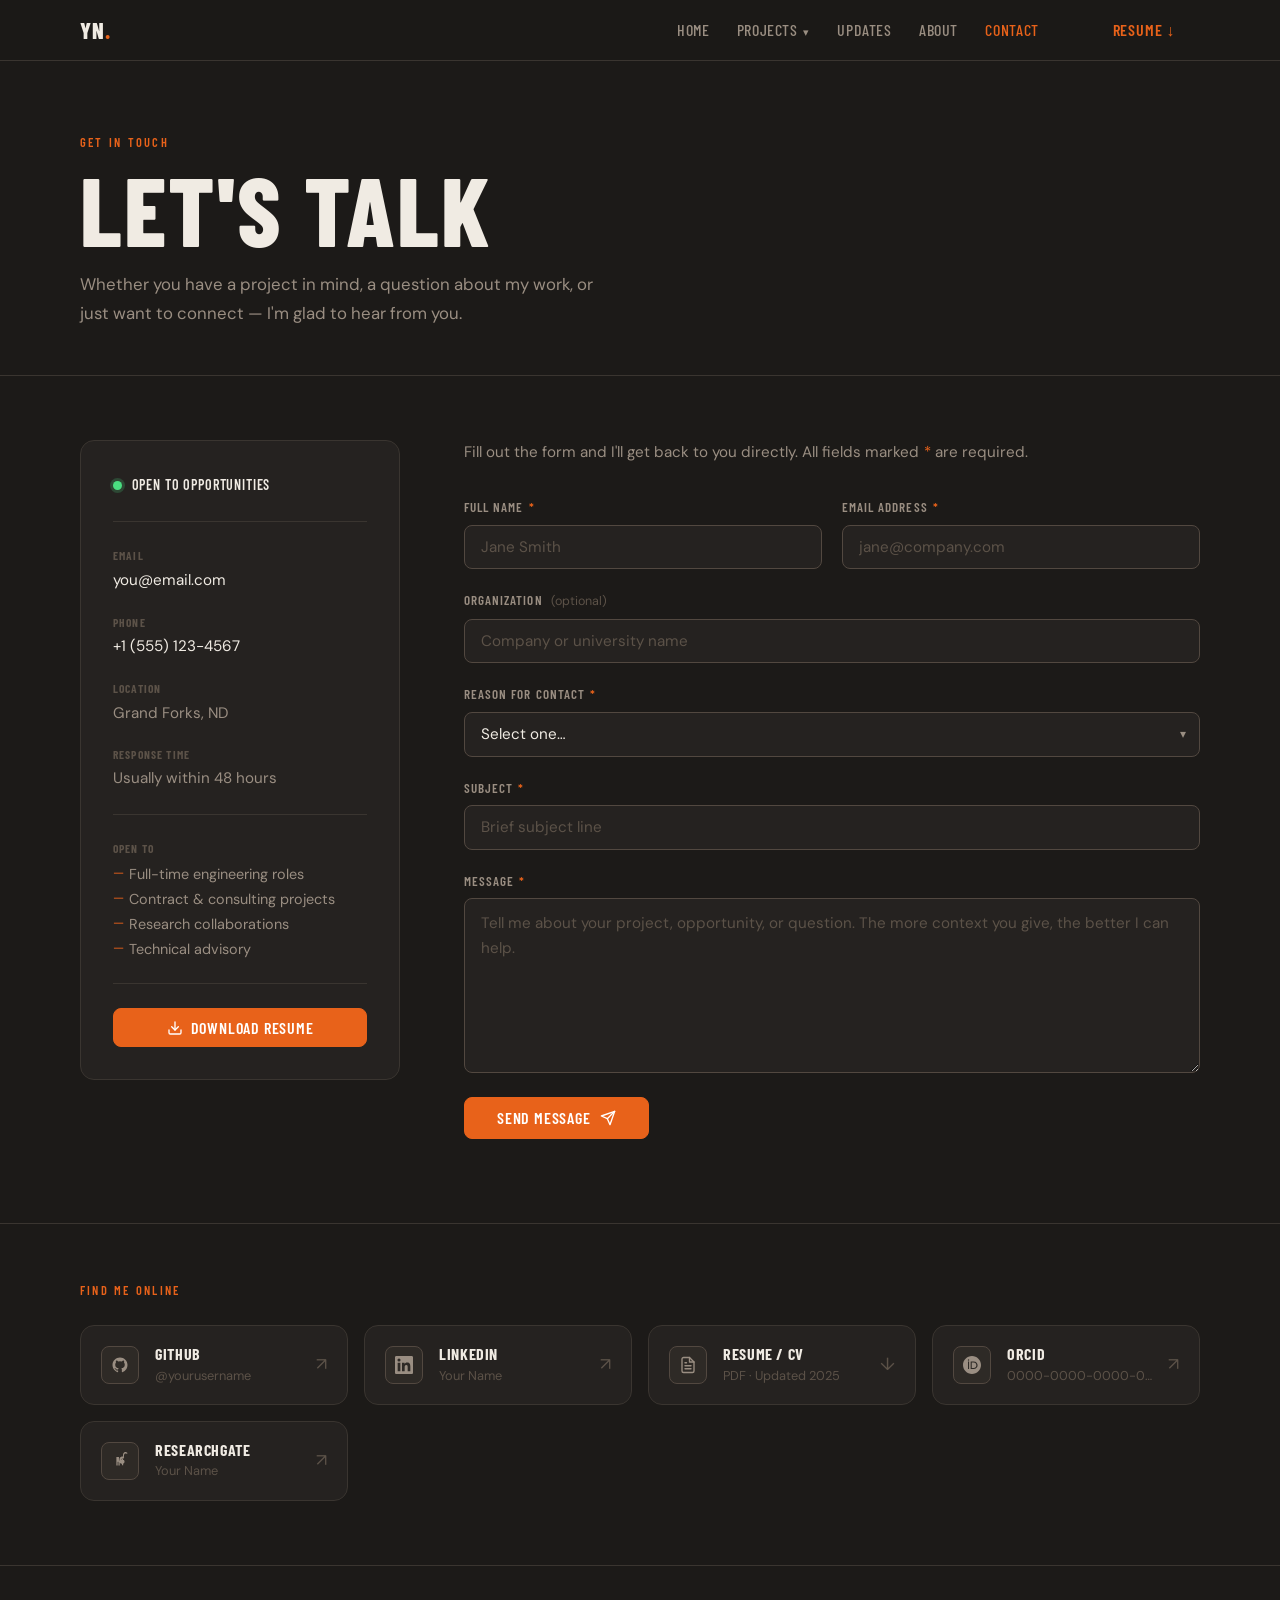
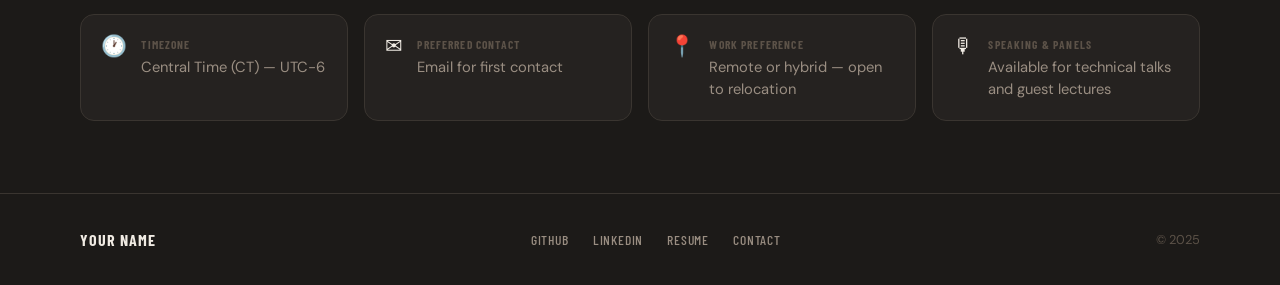
==== contact/index.html @ bdaa8e54 "Folder Org" ====
<!DOCTYPE html>
<html lang="en">
<head>
  <meta charset="UTF-8">
  <meta name="viewport" content="width=device-width, initial-scale=1.0">
  <title>Contact — Your Name</title>
  <link rel="preconnect" href="https://fonts.googleapis.com">
  <link rel="preconnect" href="https://fonts.gstatic.com" crossorigin>
  <link href="https://fonts.googleapis.com/css2?family=Barlow+Condensed:wght@300;400;500;600;700;800&family=DM+Sans:wght@300;400;500&display=swap" rel="stylesheet">
  <link rel="stylesheet" href="../style.css">
  <link rel="stylesheet" href="contact.css">
</head>
<body>

  <!-- ═══════════════════════════════════════
       NAVBAR (identical across all pages)
  ════════════════════════════════════════ -->
  <nav class="navbar" id="navbar">
    <div class="nav-inner">
      <a href="index.html" class="nav-logo">YN<span class="logo-dot">.</span></a>
      <ul class="nav-links" id="nav-links">
        <li><a href="index.html"    class="nav-link">Home</a></li>
        <li class="dropdown">
          <a href="projects.html" class="nav-link dropdown-toggle" aria-haspopup="true" aria-expanded="false">
            Projects <span class="chevron" aria-hidden="true">▾</span>
          </a>
          <ul class="dropdown-menu" role="menu">
            <li role="none"><a href="projects.html"                 role="menuitem" class="drop-link">All Projects</a></li>
            <li role="none" class="drop-divider" aria-hidden="true"></li>
            <li role="none"><a href="projects.html?cat=mechanical"  role="menuitem" class="drop-link">Mechanical</a></li>
            <li role="none"><a href="projects.html?cat=electrical"  role="menuitem" class="drop-link">Electrical</a></li>
            <li role="none"><a href="projects.html?cat=software"    role="menuitem" class="drop-link">Software</a></li>
            <li role="none"><a href="projects.html?cat=systems"     role="menuitem" class="drop-link">Systems</a></li>
          </ul>
        </li>
        <li><a href="updates.html"  class="nav-link">Updates</a></li>
        <li><a href="about.html"    class="nav-link">About</a></li>
        <li><a href="contact.html"  class="nav-link active">Contact</a></li>
      </ul>
      <div class="nav-right">
        <a href="resume.pdf" class="btn btn-outline-sm" download>Resume ↓</a>
        <button class="nav-toggle" aria-label="Toggle menu" onclick="toggleMenu()">
          <span></span><span></span><span></span>
        </button>
      </div>
    </div>
    <div class="nav-mobile" id="nav-mobile">
      <a href="index.html"    class="nav-link">Home</a>
      <div class="mobile-dropdown">
        <button class="nav-link mobile-cat-toggle" onclick="toggleMobileCat()">Projects ▾</button>
        <div class="mobile-cat-menu" id="mobile-cat-menu">
          <a href="projects.html"                class="drop-link">All Projects</a>
          <a href="projects.html?cat=mechanical" class="drop-link">Mechanical</a>
          <a href="projects.html?cat=electrical" class="drop-link">Electrical</a>
          <a href="projects.html?cat=software"   class="drop-link">Software</a>
          <a href="projects.html?cat=systems"    class="drop-link">Systems</a>
        </div>
      </div>
      <a href="updates.html"  class="nav-link">Updates</a>
      <a href="about.html"    class="nav-link">About</a>
      <a href="contact.html"  class="nav-link active">Contact</a>
      <a href="resume.pdf" class="btn btn-outline-sm" download style="width:fit-content">Resume ↓</a>
    </div>
  </nav>

  <main class="contact-main">

    <!-- ═══════════════════════════════════════
         PAGE HEADER
    ════════════════════════════════════════ -->
    <div class="contact-header">
      <div class="container">
        <p class="section-eyebrow">Get in Touch</p>
        <h1 class="contact-title">Let's Talk</h1>
        <p class="contact-subtitle">
          Whether you have a project in mind, a question about my work,
          or just want to connect — I'm glad to hear from you.
        </p>
      </div>
    </div>

    <!-- ═══════════════════════════════════════
         MAIN SPLIT — info panel + form
    ════════════════════════════════════════ -->
    <section class="contact-split">
      <div class="container">
        <div class="contact-grid">

          <!-- ── LEFT: Direct contact info ── -->
          <aside class="contact-info">

            <!-- Availability status -->
            <!-- EDIT: Change status-dot class to status-busy or status-closed,
                 and update the text, to reflect your current availability. -->
            <div class="availability">
              <span class="status-dot status-open" aria-label="Currently available"></span>
              <span class="availability-text">Open to opportunities</span>
            </div>

            <div class="info-divider"></div>

            <!-- Direct contact methods -->
            <div class="info-block">
              <span class="info-label">Email</span>
              <!-- EDIT: Replace with your actual email address (both href and visible text) -->
              <a href="mailto:you@email.com" class="info-value info-link">
                you@email.com
              </a>
            </div>

            <div class="info-block">
              <span class="info-label">Phone</span>
              <!-- EDIT: Replace with your phone number, or delete this block if preferred -->
              <a href="tel:+15551234567" class="info-value info-link">
                +1 (555) 123-4567
              </a>
            </div>

            <div class="info-block">
              <span class="info-label">Location</span>
              <!-- EDIT: Your city and state/country -->
              <span class="info-value">Grand Forks, ND</span>
            </div>

            <div class="info-block">
              <span class="info-label">Response time</span>
              <!-- EDIT: Be honest — set expectations you can meet -->
              <span class="info-value">Usually within 48 hours</span>
            </div>

            <div class="info-divider"></div>

            <!-- What you're looking for / open to -->
            <div class="info-block">
              <span class="info-label">Open to</span>
              <ul class="open-to-list">
                <!-- EDIT: Remove or add items to match what you're actually interested in -->
                <li>Full-time engineering roles</li>
                <li>Contract &amp; consulting projects</li>
                <li>Research collaborations</li>
                <li>Technical advisory</li>
              </ul>
            </div>

            <div class="info-divider"></div>

            <!-- Resume download — repeated here for convenience -->
            <a href="resume.pdf" class="btn btn-primary" download style="width:100%;justify-content:center">
              <!-- Download icon -->
              <svg width="16" height="16" viewBox="0 0 24 24" fill="none" stroke="currentColor"
                   stroke-width="2" stroke-linecap="round" stroke-linejoin="round" aria-hidden="true">
                <path d="M21 15v4a2 2 0 0 1-2 2H5a2 2 0 0 1-2-2v-4"/>
                <polyline points="7 10 12 15 17 10"/>
                <line x1="12" y1="15" x2="12" y2="3"/>
              </svg>
              Download Resume
            </a>

          </aside>

          <!-- ── RIGHT: Contact form ── -->
          <div class="contact-form-wrap">
            <p class="form-intro">
              Fill out the form and I'll get back to you directly.
              All fields marked <span class="req-mark" aria-hidden="true">*</span>
              <span class="sr-only">with an asterisk</span> are required.
            </p>

            <!--
              NETLIFY FORM SETUP:
              If you're hosting on Netlify, add  data-netlify="true"  to the <form> tag below.
              Netlify will intercept submissions automatically — no backend needed.
              You'll get email notifications in your Netlify dashboard.

              GITHUB PAGES (no backend):
              GitHub Pages can't process form submissions directly.
              Two free options:
              1. Formspree — replace action="#" with your Formspree endpoint:
                 Sign up at formspree.io, create a form, paste the action URL.
                 action="https://formspree.io/f/YOUR_FORM_ID"  method="POST"
              2. EmailJS — keep action="#" and use the JS at the bottom of this file.
                 See the comment block in the <script> section.
            -->
            <form
              class="contact-form"
              id="contact-form"
              action="#"
              method="POST"
              novalidate
            >

              <!-- Name + Email row -->
              <div class="form-row">
                <div class="form-group">
                  <label class="form-label" for="name">
                    Full Name <span class="req-mark" aria-hidden="true">*</span>
                  </label>
                  <input
                    type="text"
                    id="name"
                    name="name"
                    class="form-input"
                    placeholder="Jane Smith"
                    autocomplete="name"
                    required
                  >
                  <span class="form-error" id="name-error" role="alert" aria-live="polite"></span>
                </div>

                <div class="form-group">
                  <label class="form-label" for="email">
                    Email Address <span class="req-mark" aria-hidden="true">*</span>
                  </label>
                  <input
                    type="email"
                    id="email"
                    name="email"
                    class="form-input"
                    placeholder="jane@company.com"
                    autocomplete="email"
                    required
                  >
                  <span class="form-error" id="email-error" role="alert" aria-live="polite"></span>
                </div>
              </div>

              <!-- Organization (optional) -->
              <div class="form-group">
                <label class="form-label" for="org">
                  Organization
                  <span class="label-optional">(optional)</span>
                </label>
                <input
                  type="text"
                  id="org"
                  name="organization"
                  class="form-input"
                  placeholder="Company or university name"
                  autocomplete="organization"
                >
              </div>

              <!-- Reason for contact -->
              <div class="form-group">
                <label class="form-label" for="reason">
                  Reason for contact <span class="req-mark" aria-hidden="true">*</span>
                </label>
                <div class="select-wrap">
                  <select id="reason" name="reason" class="form-input form-select" required>
                    <option value="" disabled selected>Select one…</option>
                    <!-- EDIT: Adjust these options to match what you're open to -->
                    <option value="job-opportunity">Job opportunity</option>
                    <option value="contract-project">Contract / freelance project</option>
                    <option value="collaboration">Research or technical collaboration</option>
                    <option value="project-question">Question about a project</option>
                    <option value="media-press">Media or press inquiry</option>
                    <option value="other">Other</option>
                  </select>
                  <!-- Custom chevron so it matches the theme -->
                  <span class="select-arrow" aria-hidden="true">▾</span>
                </div>
                <span class="form-error" id="reason-error" role="alert" aria-live="polite"></span>
              </div>

              <!-- Subject -->
              <div class="form-group">
                <label class="form-label" for="subject">
                  Subject <span class="req-mark" aria-hidden="true">*</span>
                </label>
                <input
                  type="text"
                  id="subject"
                  name="subject"
                  class="form-input"
                  placeholder="Brief subject line"
                  required
                >
                <span class="form-error" id="subject-error" role="alert" aria-live="polite"></span>
              </div>

              <!-- Message -->
              <div class="form-group">
                <label class="form-label" for="message">
                  Message <span class="req-mark" aria-hidden="true">*</span>
                </label>
                <textarea
                  id="message"
                  name="message"
                  class="form-input form-textarea"
                  placeholder="Tell me about your project, opportunity, or question. The more context you give, the better I can help."
                  rows="6"
                  required
                ></textarea>
                <span class="form-error" id="message-error" role="alert" aria-live="polite"></span>
              </div>

              <!-- Honeypot spam trap — hidden from real users, caught by bots -->
              <div class="form-honeypot" aria-hidden="true">
                <label for="website">Leave this blank</label>
                <input type="text" id="website" name="website" tabindex="-1" autocomplete="off">
              </div>

              <!-- Submit -->
              <button type="submit" class="btn btn-primary btn-submit" id="submit-btn">
                Send Message
                <svg width="16" height="16" viewBox="0 0 24 24" fill="none" stroke="currentColor"
                     stroke-width="2" stroke-linecap="round" stroke-linejoin="round" aria-hidden="true">
                  <line x1="22" y1="2" x2="11" y2="13"/><polygon points="22 2 15 22 11 13 2 9 22 2"/>
                </svg>
              </button>

              <!-- Success / error messages (shown by JS) -->
              <div class="form-feedback" id="form-feedback" role="alert" aria-live="polite"></div>

            </form>
          </div>

        </div><!-- /contact-grid -->
      </div>
    </section>

    <!-- ═══════════════════════════════════════
         SOCIAL LINKS
    ════════════════════════════════════════ -->
    <section class="socials-section">
      <div class="container">
        <p class="section-eyebrow" style="margin-bottom:1.5rem">Find Me Online</p>
        <div class="socials-grid">

          <!-- ── GITHUB ── -->
          <!-- EDIT: Replace # with your GitHub profile URL -->
          <a href="#" class="social-card" target="_blank" rel="noopener" aria-label="GitHub profile">
            <div class="social-icon-wrap">
              <!-- GitHub SVG -->
              <svg viewBox="0 0 24 24" fill="currentColor" aria-hidden="true">
                <path d="M12 2C6.477 2 2 6.484 2 12.017c0 4.425 2.865 8.18 6.839 9.504.5.092.682-.217.682-.483 0-.237-.008-.868-.013-1.703-2.782.605-3.369-1.343-3.369-1.343-.454-1.158-1.11-1.466-1.11-1.466-.908-.62.069-.608.069-.608 1.003.07 1.531 1.032 1.531 1.032.892 1.53 2.341 1.088 2.91.832.092-.647.35-1.088.636-1.338-2.22-.253-4.555-1.113-4.555-4.951 0-1.093.39-1.988 1.029-2.688-.103-.253-.446-1.272.098-2.65 0 0 .84-.27 2.75 1.026A9.564 9.564 0 0 1 12 6.844a9.59 9.59 0 0 1 2.504.337c1.909-1.296 2.747-1.027 2.747-1.027.546 1.379.202 2.398.1 2.651.64.7 1.028 1.595 1.028 2.688 0 3.848-2.339 4.695-4.566 4.943.359.309.678.92.678 1.855 0 1.338-.012 2.419-.012 2.747 0 .268.18.58.688.482A10.02 10.02 0 0 0 22 12.017C22 6.484 17.522 2 12 2z"/>
              </svg>
            </div>
            <div class="social-text">
              <span class="social-name">GitHub</span>
              <!-- EDIT: Your GitHub username -->
              <span class="social-handle">@yourusername</span>
            </div>
            <span class="social-arrow" aria-hidden="true">↗</span>
          </a>

          <!-- ── LINKEDIN ── -->
          <!-- EDIT: Replace # with your LinkedIn profile URL -->
          <a href="#" class="social-card" target="_blank" rel="noopener" aria-label="LinkedIn profile">
            <div class="social-icon-wrap">
              <!-- LinkedIn SVG -->
              <svg viewBox="0 0 24 24" fill="currentColor" aria-hidden="true">
                <path d="M20.447 20.452h-3.554v-5.569c0-1.328-.027-3.037-1.852-3.037-1.853 0-2.136 1.445-2.136 2.939v5.667H9.351V9h3.414v1.561h.046c.477-.9 1.637-1.85 3.37-1.85 3.601 0 4.267 2.37 4.267 5.455v6.286zM5.337 7.433a2.062 2.062 0 0 1-2.063-2.065 2.064 2.064 0 1 1 2.063 2.065zm1.782 13.019H3.555V9h3.564v11.452zM22.225 0H1.771C.792 0 0 .774 0 1.729v20.542C0 23.227.792 24 1.771 24h20.451C23.2 24 24 23.227 24 22.271V1.729C24 .774 23.2 0 22.222 0h.003z"/>
              </svg>
            </div>
            <div class="social-text">
              <span class="social-name">LinkedIn</span>
              <!-- EDIT: Your LinkedIn display name or handle -->
              <span class="social-handle">Your Name</span>
            </div>
            <span class="social-arrow" aria-hidden="true">↗</span>
          </a>

          <!-- ── RESUME / CV ── -->
          <a href="resume.pdf" class="social-card" download aria-label="Download resume PDF">
            <div class="social-icon-wrap">
              <!-- Document SVG -->
              <svg viewBox="0 0 24 24" fill="none" stroke="currentColor"
                   stroke-width="1.8" stroke-linecap="round" stroke-linejoin="round" aria-hidden="true">
                <path d="M14 2H6a2 2 0 0 0-2 2v16a2 2 0 0 0 2 2h12a2 2 0 0 0 2-2V8z"/>
                <polyline points="14 2 14 8 20 8"/>
                <line x1="16" y1="13" x2="8" y2="13"/>
                <line x1="16" y1="17" x2="8" y2="17"/>
                <polyline points="10 9 9 9 8 9"/>
              </svg>
            </div>
            <div class="social-text">
              <span class="social-name">Resume / CV</span>
              <!-- EDIT: Update year or file description -->
              <span class="social-handle">PDF · Updated 2025</span>
            </div>
            <span class="social-arrow" aria-hidden="true">↓</span>
          </a>

          <!-- ── ORCID (research ID — remove if not applicable) ── -->
          <!-- EDIT: Replace # with your ORCID URL, or delete this whole block -->
          <a href="#" class="social-card" target="_blank" rel="noopener" aria-label="ORCID research profile">
            <div class="social-icon-wrap">
              <!-- ORCID-style icon -->
              <svg viewBox="0 0 24 24" fill="currentColor" aria-hidden="true">
                <path d="M12 0C5.372 0 0 5.372 0 12s5.372 12 12 12 12-5.372 12-12S18.628 0 12 0zM7.369 4.378c.525 0 .947.431.947.947s-.422.947-.947.947a.95.95 0 0 1-.947-.947c0-.525.422-.947.947-.947zm-.722 3.038h1.444v10.041H6.647V7.416zm3.562 0h3.9c3.712 0 5.344 2.653 5.344 5.025 0 2.578-2.016 5.016-5.325 5.016h-3.919V7.416zm1.444 1.303v7.434h2.297c3.272 0 3.872-2.484 3.872-3.722 0-2.016-1.284-3.712-3.862-3.712h-2.307z"/>
              </svg>
            </div>
            <div class="social-text">
              <span class="social-name">ORCID</span>
              <!-- EDIT: Your ORCID ID -->
              <span class="social-handle">0000-0000-0000-0000</span>
            </div>
            <span class="social-arrow" aria-hidden="true">↗</span>
          </a>

          <!-- ── RESEARCHGATE (remove if not applicable) ── -->
          <!-- EDIT: Replace # with your ResearchGate URL, or delete this block -->
          <a href="#" class="social-card" target="_blank" rel="noopener" aria-label="ResearchGate profile">
            <div class="social-icon-wrap">
              <svg viewBox="0 0 24 24" fill="currentColor" aria-hidden="true">
                <path d="M19.586 0c-.818 0-1.508.19-2.073.565-.563.377-.97.936-1.213 1.68a12.195 12.195 0 0 0-.34 2.257 29.05 29.05 0 0 0-.02 1.509h-.143c-.498-.013-.98.04-1.438.154a4.658 4.658 0 0 0-1.238.48 4.33 4.33 0 0 0-.96.773c-.273.305-.504.64-.69 1.003a5.01 5.01 0 0 0-.415 1.235 6.99 6.99 0 0 0-.13 1.384c0 .654.082 1.258.247 1.812.163.555.41 1.044.742 1.468.33.424.736.758 1.213 1.003.476.245 1.03.368 1.661.368a3.65 3.65 0 0 0 1.24-.204 3.31 3.31 0 0 0 1.028-.59c.298-.258.538-.568.718-.928.18-.36.27-.764.27-1.212 0-.464-.09-.864-.27-1.2a2.562 2.562 0 0 0-.718-.854 3.02 3.02 0 0 0-1.028-.503 4.18 4.18 0 0 0-1.24-.174 4.4 4.4 0 0 0-.698.056 4.1 4.1 0 0 0-.663.175v-.11c0-.303.04-.578.118-.823a1.97 1.97 0 0 1 .367-.664 1.7 1.7 0 0 1 .6-.44 1.925 1.925 0 0 1 .815-.163c.32 0 .606.056.858.168.253.112.48.265.68.457l.83-.95a3.3 3.3 0 0 0-1.04-.663 3.51 3.51 0 0 0-1.328-.245c-.59 0-1.115.122-1.578.367a3.56 3.56 0 0 0-1.15.99 4.47 4.47 0 0 0-.71 1.456 6.3 6.3 0 0 0-.244 1.77v.163c-.192.056-.376.12-.55.19a4.18 4.18 0 0 0-.49.244v-5.36H7.18v11.21h1.638v-4.55c.163-.1.34-.19.53-.267.193-.076.397-.132.614-.166v4.983H11.6V8.956c.156-.04.32-.07.49-.085.17-.017.345-.024.526-.024.29 0 .553.04.79.12.235.08.44.2.614.36.175.16.31.354.408.58.097.228.146.49.146.783v7.124h1.637V10.61c0-.428-.056-.826-.168-1.195a2.965 2.965 0 0 0-.49-.964 2.366 2.366 0 0 0-.794-.648c-.316-.158-.68-.237-1.094-.237-.33 0-.636.05-.918.148a3.42 3.42 0 0 0-.782.418V7.938h5.26c0-.506.004-1.02.012-1.539.01-.518.038-1.016.086-1.494.047-.477.123-.903.226-1.277.103-.374.247-.682.43-.924.184-.242.41-.427.68-.555.27-.128.598-.193.985-.193.32 0 .606.048.858.145.25.096.476.237.676.42l.904-1.094A3.598 3.598 0 0 0 20.677.19 3.88 3.88 0 0 0 19.586 0z"/>
              </svg>
            </div>
            <div class="social-text">
              <span class="social-name">ResearchGate</span>
              <span class="social-handle">Your Name</span>
            </div>
            <span class="social-arrow" aria-hidden="true">↗</span>
          </a>

          <!-- ── ADDITIONAL SOCIAL — e.g. X/Twitter, YouTube, personal site ──
               Copy any social-card block above and swap in your details.
               To add a new icon, paste an SVG viewBox inside .social-icon-wrap. -->

        </div><!-- /socials-grid -->
      </div>
    </section>

    <!-- ═══════════════════════════════════════
         ADDITIONAL INFO STRIP
         Use this section for anything else worth
         surfacing: timezone, preferred contact method,
         speaking / panel availability, press kit link, etc.
    ════════════════════════════════════════ -->
    <section class="addl-section">
      <div class="container">
        <div class="addl-grid">

          <!-- EDIT: Keep, edit, or delete any card below -->
          <div class="addl-card">
            <span class="addl-icon" aria-hidden="true">🕐</span>
            <div class="addl-body">
              <span class="addl-label">Timezone</span>
              <!-- EDIT: Your timezone -->
              <span class="addl-value">Central Time (CT) — UTC−6</span>
            </div>
          </div>

          <div class="addl-card">
            <span class="addl-icon" aria-hidden="true">✉</span>
            <div class="addl-body">
              <span class="addl-label">Preferred contact</span>
              <span class="addl-value">Email for first contact</span>
            </div>
          </div>

          <div class="addl-card">
            <span class="addl-icon" aria-hidden="true">📍</span>
            <div class="addl-body">
              <span class="addl-label">Work preference</span>
              <!-- EDIT: Remote / Hybrid / On-site / Relocation open -->
              <span class="addl-value">Remote or hybrid — open to relocation</span>
            </div>
          </div>

          <div class="addl-card">
            <span class="addl-icon" aria-hidden="true">🎙</span>
            <div class="addl-body">
              <span class="addl-label">Speaking &amp; panels</span>
              <!-- EDIT: Remove if not applicable -->
              <span class="addl-value">Available for technical talks and guest lectures</span>
            </div>
          </div>

        </div><!-- /addl-grid -->
      </div>
    </section>

  </main>

  <!-- ═══════════════════════════════════════
       FOOTER
  ════════════════════════════════════════ -->
  <footer class="footer">
    <div class="container">
      <div class="footer-inner">
        <span class="footer-name">Your Name</span>
        <div class="footer-links">
          <a href="#"            class="footer-link" target="_blank" rel="noopener">GitHub</a>
          <a href="#"            class="footer-link" target="_blank" rel="noopener">LinkedIn</a>
          <a href="resume.pdf"   class="footer-link" download>Resume</a>
          <a href="contact.html" class="footer-link active">Contact</a>
        </div>
        <span class="footer-copy">&copy; 2025</span>
      </div>
    </div>
  </footer>

  <script src="main.js"></script>
  <script>
  /* ═══════════════════════════════════════════════════════════════
     CONTACT FORM — client-side validation + submission handling

     OPTION A — Formspree (recommended for GitHub Pages, free tier):
       1. Go to formspree.io and create a free account
       2. Create a new form — copy the endpoint URL (looks like
          https://formspree.io/f/xabc1234)
       3. In the <form> tag above, change:
              action="#"  →  action="https://formspree.io/f/xabc1234"
              method="POST" stays the same
       4. In handleSubmit() below, uncomment the fetch() block
          and comment out the mock success line.

     OPTION B — Netlify Forms (if hosted on Netlify, free):
       1. Add  data-netlify="true"  to the <form> tag
       2. That's it — Netlify intercepts the POST automatically.
       3. You can still use the validation below; just let the
          native form submit happen (remove e.preventDefault()).

     OPTION C — EmailJS (no backend, works anywhere, free tier):
       1. Sign up at emailjs.com
       2. Create a service, template, and get your public key
       3. Add their CDN script tag before </body>
       4. Replace the fetch() block with emailjs.send(...)
  ═══════════════════════════════════════════════════════════════ */

  (function () {
    const form     = document.getElementById('contact-form');
    const feedback = document.getElementById('form-feedback');
    const submitBtn = document.getElementById('submit-btn');

    if (!form) return;

    /* ── Validation rules ── */
    const rules = {
      name:    { required: true, minLength: 2,  errorId: 'name-error',    label: 'Name' },
      email:   { required: true, pattern: /^[^\s@]+@[^\s@]+\.[^\s@]+$/, errorId: 'email-error',   label: 'Email' },
      reason:  { required: true, errorId: 'reason-error',  label: 'Reason' },
      subject: { required: true, minLength: 4,  errorId: 'subject-error', label: 'Subject' },
      message: { required: true, minLength: 20, errorId: 'message-error', label: 'Message' },
    };

    function validateField(name, value) {
      const rule = rules[name];
      if (!rule) return null;
      if (rule.required && !value.trim()) return `${rule.label} is required.`;
      if (rule.minLength && value.trim().length < rule.minLength)
        return `${rule.label} must be at least ${rule.minLength} characters.`;
      if (rule.pattern && !rule.pattern.test(value.trim()))
        return 'Please enter a valid email address.';
      return null;
    }

    function showFieldError(errorId, message) {
      const el = document.getElementById(errorId);
      if (!el) return;
      el.textContent = message || '';
      el.style.display = message ? 'block' : 'none';
      const input = el.previousElementSibling?.tagName === 'DIV'
        ? el.previousElementSibling.querySelector('select')
        : el.previousElementSibling;
      if (input) input.classList.toggle('input-error', !!message);
    }

    /* Live validation on blur */
    Object.keys(rules).forEach(name => {
      const el = form.elements[name];
      if (!el) return;
      el.addEventListener('blur', () => {
        const err = validateField(name, el.value);
        showFieldError(rules[name].errorId, err);
      });
      el.addEventListener('input', () => {
        if (el.classList.contains('input-error')) {
          const err = validateField(name, el.value);
          showFieldError(rules[name].errorId, err);
        }
      });
    });

    /* Submit handler */
    form.addEventListener('submit', async function handleSubmit(e) {
      e.preventDefault();

      /* Honeypot check */
      if (form.elements['website'] && form.elements['website'].value) return;

      /* Run all validations */
      let valid = true;
      Object.keys(rules).forEach(name => {
        const el = form.elements[name];
        if (!el) return;
        const err = validateField(name, el.value);
        showFieldError(rules[name].errorId, err);
        if (err) valid = false;
      });
      if (!valid) {
        feedback.textContent = '';
        feedback.className = 'form-feedback';
        const firstError = form.querySelector('.input-error');
        if (firstError) firstError.focus();
        return;
      }

      /* Loading state */
      submitBtn.disabled = true;
      submitBtn.textContent = 'Sending…';
      feedback.textContent = '';
      feedback.className = 'form-feedback';

      /* ── OPTION A: Formspree fetch ──
         Uncomment this block and set your action URL in the <form> tag.
         Delete the mock block below when using this.

      try {
        const res = await fetch(form.action, {
          method: 'POST',
          body: new FormData(form),
          headers: { 'Accept': 'application/json' }
        });
        if (res.ok) {
          showSuccess();
        } else {
          showError('Submission failed. Please email me directly.');
        }
      } catch {
        showError('Network error. Please email me directly.');
      } finally {
        submitBtn.disabled = false;
        submitBtn.innerHTML = 'Send Message <svg ...>';
      }
      */

      /* ── MOCK success (remove when connected to a real backend) ── */
      setTimeout(() => {
        showSuccess();
        submitBtn.disabled = false;
        submitBtn.textContent = 'Send Message';
      }, 900);
    });

    function showSuccess() {
      feedback.textContent = '✓ Message sent — I\'ll be in touch within 48 hours.';
      feedback.className = 'form-feedback feedback-success';
      form.reset();
      Object.keys(rules).forEach(name => showFieldError(rules[name].errorId, null));
    }

    function showError(msg) {
      feedback.textContent = msg;
      feedback.className = 'form-feedback feedback-error';
    }
  })();
  </script>

</body>
</html>
---- style.css ----
/* ═══════════════════════════════════════════════
   DESIGN TOKENS — Orange & Charcoal
════════════════════════════════════════════════ */
:root {
  /* Backgrounds */
  --bg:          #1C1A18;   /* charcoal base */
  --bg-card:     #252220;   /* card surface */
  --bg-card-2:   #2E2A26;   /* card hover / inset */
  --bg-nav:      rgba(28,26,24,.9);

  /* Borders */
  --border:      #3A3530;
  --border-lit:  #524840;

  /* Accent — ember orange */
  --accent:      #E8621A;
  --accent-dark: #C04E12;
  --accent-dim:  rgba(232,98,26,.12);
  --accent-glow: rgba(232,98,26,.22);

  /* Text */
  --text:        #F0EBE3;   /* warm off-white */
  --text-muted:  #9A8E82;   /* warm gray */
  --text-dim:    #5C5248;   /* dark warm gray */

  /* Typography */
  --font-disp:   'Barlow Condensed', sans-serif;
  --font-body:   'DM Sans', sans-serif;

  /* Layout */
  --nav-h:       60px;
  --radius:      8px;
  --radius-lg:   14px;
  --trans:       .2s ease;
}

/* ═══════════════════════════════════════════════
   RESET
════════════════════════════════════════════════ */
*, *::before, *::after { box-sizing: border-box; margin: 0; padding: 0; }
html { scroll-behavior: smooth; }
body {
  background: var(--bg);
  color: var(--text);
  font-family: var(--font-body);
  font-size: 16px;
  line-height: 1.7;
  -webkit-font-smoothing: antialiased;
}
img { display: block; width: 100%; height: 100%; object-fit: cover; }
a { color: inherit; text-decoration: none; }
ul { list-style: none; }

.container {
  width: min(1120px, 100% - 3rem);
  margin-inline: auto;
}

/* ═══════════════════════════════════════════════
   NAVBAR
════════════════════════════════════════════════ */
.navbar {
  position: fixed;
  top: 0; left: 0; right: 0;
  z-index: 200;
  background: var(--bg-nav);
  backdrop-filter: blur(16px);
  -webkit-backdrop-filter: blur(16px);
  border-bottom: 1px solid var(--border);
  transition: border-color var(--trans), background var(--trans);
}
.navbar.scrolled {
  background: rgba(28,26,24,.97);
  border-color: var(--border-lit);
}
.nav-inner {
  display: flex;
  align-items: center;
  height: var(--nav-h);
  width: min(1120px, 100% - 3rem);
  margin-inline: auto;
  gap: 1.5rem;
}
.nav-logo {
  font-family: var(--font-disp);
  font-weight: 800;
  font-size: 1.4rem;
  letter-spacing: .04em;
  text-transform: uppercase;
  flex-shrink: 0;
}
.logo-dot { color: var(--accent); }

/* nav links list */
.nav-links {
  display: flex;
  align-items: center;
  gap: .1rem;
  margin-left: auto;
}
.nav-link {
  font-family: var(--font-disp);
  font-size: 1rem;
  font-weight: 500;
  letter-spacing: .04em;
  text-transform: uppercase;
  color: var(--text-muted);
  padding: .35rem .8rem;
  border-radius: 5px;
  transition: color var(--trans), background var(--trans);
  background: none;
  border: none;
  cursor: pointer;
}
.nav-link:hover, .nav-link:focus-visible { color: var(--text); background: rgba(255,255,255,.05); }
.nav-link.active { color: var(--accent); }
.chevron { font-size: .7rem; margin-left: 2px; display: inline-block; transition: transform var(--trans); }

/* ── Dropdown ── */
.dropdown { position: relative; }
.dropdown-menu {
  position: absolute;
  top: calc(100% + 8px);
  left: 50%;
  transform: translateX(-50%);
  min-width: 180px;
  background: var(--bg-card);
  border: 1px solid var(--border-lit);
  border-radius: var(--radius-lg);
  padding: .5rem;
  opacity: 0;
  visibility: hidden;
  pointer-events: none;
  transform: translateX(-50%) translateY(-6px);
  transition: opacity var(--trans), transform var(--trans), visibility var(--trans);
  box-shadow: 0 12px 32px rgba(0,0,0,.5);
}
/* Show on hover OR keyboard focus-within */
.dropdown:hover .dropdown-menu,
.dropdown:focus-within .dropdown-menu {
  opacity: 1;
  visibility: visible;
  pointer-events: auto;
  transform: translateX(-50%) translateY(0);
}
.dropdown:hover .chevron,
.dropdown:focus-within .chevron { transform: rotate(180deg); }

.drop-link {
  display: block;
  font-family: var(--font-disp);
  font-size: .95rem;
  font-weight: 500;
  letter-spacing: .04em;
  text-transform: uppercase;
  color: var(--text-muted);
  padding: .5rem .85rem;
  border-radius: 6px;
  transition: color var(--trans), background var(--trans);
}
.drop-link:hover { color: var(--accent); background: var(--accent-dim); }
.drop-divider {
  height: 1px;
  background: var(--border);
  margin: .35rem .5rem;
}

/* nav right — resume button + hamburger */
.nav-right { display: flex; align-items: center; gap: .75rem; margin-left: .75rem; }
.btn-outline-sm {
  font-family: var(--font-disp);
  font-size: .85rem;
  font-weight: 600;
  letter-spacing: .06em;
  text-transform: uppercase;
  padding: .35rem .9rem;
  border: 1.5px solid var(--accent);
  border-radius: 5px;
  color: var(--accent);
  background: transparent;
  transition: all var(--trans);
  white-space: nowrap;
  cursor: pointer;
}
.btn-outline-sm:hover { background: var(--accent); color: var(--bg); }

/* hamburger */
.nav-toggle {
  display: none;
  flex-direction: column;
  gap: 5px;
  background: none;
  border: none;
  cursor: pointer;
  padding: 5px;
}
.nav-toggle span {
  display: block;
  width: 22px; height: 2px;
  background: var(--text);
  border-radius: 2px;
  transition: var(--trans);
}

/* Mobile menu */
.nav-mobile {
  display: none;
  flex-direction: column;
  gap: .25rem;
  padding: .75rem 1.25rem 1.25rem;
  border-top: 1px solid var(--border);
}
.nav-mobile.open { display: flex; }
.nav-mobile .nav-link { font-size: 1.05rem; padding: .55rem .75rem; text-align: left; width: 100%; }

.mobile-dropdown { display: flex; flex-direction: column; }
.mobile-cat-toggle { font-size: 1.05rem; padding: .55rem .75rem; text-align: left; }
.mobile-cat-menu {
  display: none;
  flex-direction: column;
  padding: .25rem 0 .25rem 1.25rem;
  border-left: 2px solid var(--border-lit);
  margin: .25rem 0 .25rem .75rem;
  gap: .15rem;
}
.mobile-cat-menu.open { display: flex; }
.mobile-cat-menu .drop-link { font-size: .95rem; padding: .4rem .6rem; }

/* ═══════════════════════════════════════════════
   BUTTONS
════════════════════════════════════════════════ */
.btn {
  display: inline-flex;
  align-items: center;
  gap: .5rem;
  font-family: var(--font-disp);
  font-size: 1rem;
  font-weight: 600;
  letter-spacing: .05em;
  text-transform: uppercase;
  padding: .65rem 1.5rem;
  border-radius: var(--radius);
  border: 1.5px solid transparent;
  cursor: pointer;
  transition: all var(--trans);
  white-space: nowrap;
  line-height: 1;
}
.btn-primary {
  background: var(--accent);
  color: #fff;
  border-color: var(--accent);
}
.btn-primary:hover { background: var(--accent-dark); border-color: var(--accent-dark); transform: translateY(-1px); }
.btn-ghost {
  background: transparent;
  color: var(--text-muted);
  border-color: var(--border-lit);
}
.btn-ghost:hover { color: var(--accent); border-color: var(--accent); transform: translateY(-1px); }
.btn-sm { font-size: .85rem; padding: .48rem 1.1rem; }

/* ═══════════════════════════════════════════════
   HERO — split layout
════════════════════════════════════════════════ */
.hero {
  min-height: 100svh;
  padding-top: var(--nav-h);
  display: flex;
  align-items: center;
  border-bottom: 1px solid var(--border);
  overflow: hidden;
}
.hero-inner {
  display: grid;
  grid-template-columns: 400px 1fr;
  gap: 5rem;
  align-items: center;
  padding: 5rem 0 5rem;
}

/* ── Photo column ── */
.hero-photos {
  display: grid;
  grid-template-rows: auto auto;
  gap: 1rem;
  position: relative;
}

/* Primary headshot */
.photo-primary {
  position: relative;
  aspect-ratio: 4 / 5;
  border-radius: var(--radius-lg);
  overflow: hidden;
  background: var(--bg-card-2);
  border: 1px solid var(--border);
  /* Orange corner accent */
}
.photo-primary::before {
  content: '';
  position: absolute;
  top: -2px; left: -2px;
  width: 60px; height: 60px;
  border-top: 3px solid var(--accent);
  border-left: 3px solid var(--accent);
  border-radius: var(--radius-lg) 0 0 0;
  z-index: 2;
  pointer-events: none;
}
.photo-primary::after {
  content: '';
  position: absolute;
  bottom: -2px; right: -2px;
  width: 60px; height: 60px;
  border-bottom: 3px solid var(--accent);
  border-right: 3px solid var(--accent);
  border-radius: 0 0 var(--radius-lg) 0;
  z-index: 2;
  pointer-events: none;
}
.photo-primary img { width: 100%; height: 100%; object-fit: cover; object-position: center top; }

/* Secondary headshot */
.photo-secondary {
  position: relative;
  aspect-ratio: 16 / 7;
  border-radius: var(--radius);
  overflow: hidden;
  background: var(--bg-card-2);
  border: 1px solid var(--border);
}
.photo-secondary img { width: 100%; height: 100%; object-fit: cover; }
.photo-label {
  position: absolute;
  bottom: .6rem; left: .8rem;
  font-family: var(--font-disp);
  font-size: .75rem;
  font-weight: 600;
  letter-spacing: .1em;
  text-transform: uppercase;
  color: var(--text);
  background: rgba(28,26,24,.7);
  padding: .2rem .6rem;
  border-radius: 4px;
  backdrop-filter: blur(6px);
}

/* Placeholder styling for missing photos */
.photo-placeholder {
  display: flex;
  align-items: center;
  justify-content: center;
  border: 1px dashed var(--border-lit) !important;
}
.photo-placeholder img { display: none; }
.photo-placeholder::after {
  content: attr(data-hint);
  font-family: var(--font-disp);
  font-size: .8rem;
  color: var(--text-dim);
  text-align: center;
  padding: 1rem;
  pointer-events: none;
}
.photo-primary.photo-placeholder::after { content: 'Add images/headshot.jpg\n600×800px portrait'; white-space: pre; }
.photo-secondary.photo-placeholder::after { content: 'Add images/headshot2.jpg — optional second photo'; }

/* ── Text column ── */
.hero-text {
  display: flex;
  flex-direction: column;
  gap: 1.25rem;
}
.hero-eyebrow {
  font-family: var(--font-disp);
  font-size: .8rem;
  font-weight: 600;
  letter-spacing: .18em;
  text-transform: uppercase;
  color: var(--accent);
}
.hero-name {
  font-family: var(--font-disp);
  font-size: clamp(4rem, 7vw, 6.5rem);
  font-weight: 800;
  letter-spacing: .02em;
  text-transform: uppercase;
  line-height: .95;
  color: var(--text);
}
.hero-discipline {
  font-family: var(--font-disp);
  font-size: 1.4rem;
  font-weight: 400;
  letter-spacing: .06em;
  text-transform: uppercase;
  color: var(--text-muted);
  margin-top: -.25rem;
}

/* Professional summary */
.hero-summary {
  display: flex;
  flex-direction: column;
  gap: .75rem;
  padding: 1.25rem 0;
  border-top: 1px solid var(--border);
  border-bottom: 1px solid var(--border);
}
.hero-summary p {
  font-size: 1rem;
  color: var(--text-muted);
  line-height: 1.75;
}

/* Link row */
.hero-links {
  display: flex;
  flex-wrap: wrap;
  gap: .75rem;
  align-items: center;
}

/* ═══════════════════════════════════════════════
   FOCUS STRIP
════════════════════════════════════════════════ */
.focus-strip {
  background: var(--bg-card);
  border-bottom: 1px solid var(--border);
  padding: 1.25rem 0;
}
.focus-inner {
  display: flex;
  align-items: center;
  justify-content: center;
  flex-wrap: wrap;
  gap: 0;
}
.focus-item {
  display: flex;
  align-items: center;
  gap: .55rem;
  padding: .5rem 1.5rem;
}
.focus-icon {
  font-size: 1rem;
  color: var(--accent);
  line-height: 1;
}
.focus-label {
  font-family: var(--font-disp);
  font-size: .9rem;
  font-weight: 500;
  letter-spacing: .06em;
  text-transform: uppercase;
  color: var(--text-muted);
  white-space: nowrap;
}
.focus-divider {
  width: 1px;
  height: 1.4rem;
  background: var(--border-lit);
  flex-shrink: 0;
}

/* ═══════════════════════════════════════════════
   SECTION HEADERS
════════════════════════════════════════════════ */
.projects-section,
.updates-section { padding: 5rem 0; }

.section-header {
  display: flex;
  align-items: flex-end;
  justify-content: space-between;
  margin-bottom: 2.5rem;
}
.section-eyebrow {
  font-family: var(--font-disp);
  font-size: .75rem;
  font-weight: 600;
  letter-spacing: .14em;
  text-transform: uppercase;
  color: var(--accent);
  margin-bottom: .25rem;
}
.section-title {
  font-family: var(--font-disp);
  font-size: clamp(1.8rem, 3vw, 2.5rem);
  font-weight: 700;
  letter-spacing: .02em;
  text-transform: uppercase;
  line-height: 1;
}
.see-all-link {
  font-family: var(--font-disp);
  font-size: .85rem;
  font-weight: 500;
  letter-spacing: .06em;
  text-transform: uppercase;
  color: var(--text-muted);
  padding-bottom: 4px;
  border-bottom: 1px solid transparent;
  transition: color var(--trans), border-color var(--trans);
}
.see-all-link:hover { color: var(--accent); border-color: var(--accent); }

/* ═══════════════════════════════════════════════
   PROJECT CARDS
════════════════════════════════════════════════ */
.projects-grid {
  display: grid;
  grid-template-columns: repeat(3, 1fr);
  gap: 1.25rem;
}
/* Featured spans full width */
.project-card.featured {
  grid-column: 1 / -1;
  display: grid;
  grid-template-columns: 1.5fr 1fr;
  gap: 0;
}
.project-card.featured .card-image {
  height: 380px;
  border-radius: var(--radius-lg) 0 0 var(--radius-lg);
}
.project-card.featured .card-body {
  border-radius: 0 var(--radius-lg) var(--radius-lg) 0;
  border-top: 1px solid var(--border);
  border-right: 1px solid var(--border);
  border-bottom: 1px solid var(--border);
  padding: 2.5rem;
  display: flex;
  flex-direction: column;
  justify-content: center;
}

.project-card {
  background: var(--bg-card);
  border-radius: var(--radius-lg);
  overflow: hidden;
  border: 1px solid var(--border);
  transition: border-color var(--trans), transform var(--trans), box-shadow var(--trans);
}
.project-card:not(.featured) { display: flex; flex-direction: column; }
.project-card:hover {
  border-color: var(--border-lit);
  transform: translateY(-3px);
  box-shadow: 0 8px 28px rgba(0,0,0,.35);
}

/* card image */
.card-image-link { display: block; }
.card-image {
  position: relative;
  height: 220px;
  overflow: hidden;
  background: var(--bg-card-2);
}
.card-image img { transition: transform .4s ease; }
.project-card:hover .card-image img { transform: scale(1.04); }

.img-placeholder {
  border: 1px dashed var(--border-lit) !important;
}
.img-placeholder::after {
  content: 'Add image →';
  position: absolute;
  inset: 0;
  display: flex;
  align-items: center;
  justify-content: center;
  font-family: var(--font-disp);
  font-size: .85rem;
  letter-spacing: .06em;
  color: var(--text-dim);
}
.img-placeholder img { display: none; }

/* category badge */
.card-cat {
  position: absolute;
  top: .75rem; left: .75rem;
  font-family: var(--font-disp);
  font-size: .72rem;
  font-weight: 700;
  letter-spacing: .1em;
  text-transform: uppercase;
  background: rgba(232,98,26,.18);
  color: var(--accent);
  padding: .25rem .7rem;
  border-radius: 4px;
  border: 1px solid rgba(232,98,26,.3);
}

/* card body */
.card-body {
  padding: 1.5rem;
  display: flex;
  flex-direction: column;
  gap: .7rem;
  flex: 1;
}
.card-meta { display: flex; align-items: center; gap: .75rem; }
.card-date {
  font-family: var(--font-disp);
  font-size: .78rem;
  letter-spacing: .06em;
  color: var(--text-dim);
}
.card-status {
  font-family: var(--font-disp);
  font-size: .72rem;
  font-weight: 700;
  letter-spacing: .06em;
  text-transform: uppercase;
  padding: .18rem .55rem;
  border-radius: 4px;
}
.status-complete  { background: rgba(232,98,26,.12); color: var(--accent); }
.status-progress  { background: rgba(250,189,47,.1);  color: #FABD2F; }
.status-concept   { background: rgba(100,120,150,.1); color: var(--text-muted); }

.card-title {
  font-family: var(--font-disp);
  font-size: 1.3rem;
  font-weight: 700;
  letter-spacing: .02em;
  text-transform: uppercase;
  line-height: 1.2;
}
.card-title a:hover { color: var(--accent); }
.card-desc {
  font-size: .92rem;
  color: var(--text-muted);
  line-height: 1.65;
  flex: 1;
}
.card-tags { display: flex; flex-wrap: wrap; gap: .4rem; margin-top: auto; }
.tag {
  font-family: var(--font-disp);
  font-size: .7rem;
  font-weight: 600;
  letter-spacing: .07em;
  text-transform: uppercase;
  color: var(--text-dim);
  background: rgba(255,255,255,.04);
  border: 1px solid var(--border);
  padding: .18rem .6rem;
  border-radius: 4px;
}

/* ═══════════════════════════════════════════════
   UPDATE CARD
════════════════════════════════════════════════ */
.update-card {
  display: grid;
  grid-template-columns: 2fr 3fr;
  background: var(--bg-card);
  border: 1px solid var(--border);
  border-radius: var(--radius-lg);
  overflow: hidden;
  transition: border-color var(--trans);
}
.update-card:hover { border-color: var(--border-lit); }
.update-image {
  min-height: 260px;
  background: var(--bg-card-2);
  overflow: hidden;
  position: relative;
}
.update-body {
  padding: 2.5rem;
  display: flex;
  flex-direction: column;
  justify-content: center;
  gap: 1rem;
}
.update-date {
  font-family: var(--font-disp);
  font-size: .75rem;
  font-weight: 600;
  letter-spacing: .1em;
  text-transform: uppercase;
  color: var(--text-dim);
}
.update-title {
  font-family: var(--font-disp);
  font-size: 1.5rem;
  font-weight: 700;
  letter-spacing: .02em;
  text-transform: uppercase;
  line-height: 1.2;
}
.update-excerpt {
  font-size: .92rem;
  color: var(--text-muted);
  line-height: 1.7;
}

/* ═══════════════════════════════════════════════
   FOOTER
════════════════════════════════════════════════ */
.footer {
  border-top: 1px solid var(--border);
  padding: 2rem 0;
}
.footer-inner {
  display: flex;
  align-items: center;
  justify-content: space-between;
  gap: 1.5rem;
  flex-wrap: wrap;
}
.footer-name {
  font-family: var(--font-disp);
  font-size: 1rem;
  font-weight: 700;
  letter-spacing: .06em;
  text-transform: uppercase;
}
.footer-links { display: flex; gap: 1.5rem; flex-wrap: wrap; }
.footer-link {
  font-family: var(--font-disp);
  font-size: .85rem;
  font-weight: 500;
  letter-spacing: .06em;
  text-transform: uppercase;
  color: var(--text-muted);
  transition: color var(--trans);
}
.footer-link:hover { color: var(--accent); }
.footer-copy { font-size: .8rem; color: var(--text-dim); }

/* ═══════════════════════════════════════════════
   RESPONSIVE
════════════════════════════════════════════════ */
@media (max-width: 960px) {
  .hero-inner {
    grid-template-columns: 1fr;
    gap: 3rem;
    padding: 3.5rem 0 4rem;
  }
  .hero-photos {
    grid-template-columns: 1fr 1fr;
    grid-template-rows: auto;
    max-width: 560px;
    margin-inline: auto;
  }
  .photo-primary  { aspect-ratio: 3 / 4; }
  .photo-secondary { aspect-ratio: 3 / 4; }
  .hero-name { font-size: 4.5rem; }
  .projects-grid { grid-template-columns: 1fr 1fr; }
  .project-card.featured { grid-column: 1 / -1; grid-template-columns: 1fr; }
  .project-card.featured .card-image {
    height: 260px;
    border-radius: var(--radius-lg) var(--radius-lg) 0 0;
  }
  .project-card.featured .card-body {
    border-radius: 0 0 var(--radius-lg) var(--radius-lg);
    border: 1px solid var(--border);
    border-top: none;
  }
  .update-card { grid-template-columns: 1fr; }
  .update-image { min-height: 200px; }
  .nav-links { display: none; }
  .nav-right .btn-outline-sm { display: none; }
  .nav-toggle { display: flex; }
}

@media (max-width: 600px) {
  .hero-photos { grid-template-columns: 1fr; max-width: 320px; }
  .photo-secondary { display: none; }
  .hero-name { font-size: 3.5rem; }
  .projects-grid { grid-template-columns: 1fr; }
  .focus-inner { justify-content: flex-start; overflow-x: auto; flex-wrap: nowrap; padding: 0 .5rem; }
  .footer-inner { flex-direction: column; align-items: flex-start; gap: .75rem; }
  .hero-links { gap: .6rem; }
  .btn { font-size: .88rem; padding: .58rem 1.1rem; }
}

/* ═══════════════════════════════════════════════
   ACCESSIBILITY
════════════════════════════════════════════════ */
@media (prefers-reduced-motion: reduce) {
  *, *::before, *::after { animation: none !important; transition-duration: .01ms !important; }
}
:focus-visible { outline: 2px solid var(--accent); outline-offset: 3px; border-radius: 4px; }
---- contact/contact.css ----
/* ═══════════════════════════════════════════════
   contact.css  —  Contact page styles
   Loaded alongside style.css on contact.html only.
   All color/font tokens come from style.css :root.
════════════════════════════════════════════════ */

/* ── Screen-reader only utility ── */
.sr-only {
  position: absolute; width: 1px; height: 1px;
  padding: 0; margin: -1px; overflow: hidden;
  clip: rect(0,0,0,0); white-space: nowrap; border: 0;
}

/* ═══════════════════════════════════════════════
   PAGE HEADER
════════════════════════════════════════════════ */
.contact-main { padding-top: var(--nav-h); }

.contact-header {
  padding: 4.5rem 0 3rem;
  border-bottom: 1px solid var(--border);
}
.section-eyebrow {
  font-family: var(--font-disp);
  font-size: .78rem;
  font-weight: 600;
  letter-spacing: .18em;
  text-transform: uppercase;
  color: var(--accent);
  margin-bottom: .6rem;
}
.contact-title {
  font-family: var(--font-disp);
  font-size: clamp(3.5rem, 8vw, 6rem);
  font-weight: 800;
  letter-spacing: .02em;
  text-transform: uppercase;
  line-height: .95;
  margin-bottom: 1rem;
}
.contact-subtitle {
  font-size: 1.05rem;
  color: var(--text-muted);
  max-width: 520px;
  line-height: 1.7;
}

/* ═══════════════════════════════════════════════
   MAIN SPLIT GRID
════════════════════════════════════════════════ */
.contact-split { padding: 4rem 0; }

.contact-grid {
  display: grid;
  grid-template-columns: 320px 1fr;
  gap: 4rem;
  align-items: start;
}

/* ═══════════════════════════════════════════════
   LEFT — CONTACT INFO PANEL
════════════════════════════════════════════════ */
.contact-info {
  position: sticky;
  top: calc(var(--nav-h) + 2rem);
  display: flex;
  flex-direction: column;
  gap: 1.25rem;
  background: var(--bg-card);
  border: 1px solid var(--border);
  border-radius: var(--radius-lg);
  padding: 2rem;
}

/* Availability indicator */
.availability {
  display: flex;
  align-items: center;
  gap: .6rem;
}
.status-dot {
  width: 9px; height: 9px;
  border-radius: 50%;
  flex-shrink: 0;
}
/* EDIT: use one of these three classes on .status-dot */
.status-open   { background: #4ADE80; box-shadow: 0 0 0 3px rgba(74,222,128,.2); animation: pulse-green 2.4s ease-in-out infinite; }
.status-busy   { background: #FABD2F; box-shadow: 0 0 0 3px rgba(250,189,47,.2); }
.status-closed { background: var(--text-dim); }

@keyframes pulse-green {
  0%, 100% { box-shadow: 0 0 0 3px rgba(74,222,128,.2); }
  50%       { box-shadow: 0 0 0 6px rgba(74,222,128,.05); }
}
.availability-text {
  font-family: var(--font-disp);
  font-size: .88rem;
  font-weight: 600;
  letter-spacing: .06em;
  text-transform: uppercase;
  color: var(--text);
}

/* Divider */
.info-divider {
  height: 1px;
  background: var(--border);
  margin: .25rem 0;
}

/* Info rows */
.info-block { display: flex; flex-direction: column; gap: .2rem; }
.info-label {
  font-family: var(--font-disp);
  font-size: .72rem;
  font-weight: 700;
  letter-spacing: .1em;
  text-transform: uppercase;
  color: var(--text-dim);
}
.info-value {
  font-size: .95rem;
  color: var(--text-muted);
  line-height: 1.5;
}
.info-link {
  color: var(--text);
  transition: color var(--trans);
  display: inline-block;
  border-bottom: 1px solid transparent;
}
.info-link:hover { color: var(--accent); border-color: var(--accent); }

/* "Open to" list */
.open-to-list {
  list-style: none;
  display: flex;
  flex-direction: column;
  gap: .3rem;
  margin-top: .15rem;
}
.open-to-list li {
  font-size: .9rem;
  color: var(--text-muted);
  padding-left: 1rem;
  position: relative;
  line-height: 1.4;
}
.open-to-list li::before {
  content: '—';
  position: absolute;
  left: 0;
  color: var(--accent);
  font-size: .8rem;
}

/* ═══════════════════════════════════════════════
   RIGHT — CONTACT FORM
════════════════════════════════════════════════ */
.contact-form-wrap { min-width: 0; }

.form-intro {
  font-size: .95rem;
  color: var(--text-muted);
  margin-bottom: 2rem;
  line-height: 1.6;
}
.req-mark { color: var(--accent); margin-left: 1px; }

/* Form layout */
.contact-form { display: flex; flex-direction: column; gap: 1.25rem; }

.form-row {
  display: grid;
  grid-template-columns: 1fr 1fr;
  gap: 1.25rem;
}

.form-group { display: flex; flex-direction: column; gap: .4rem; }

/* Label */
.form-label {
  font-family: var(--font-disp);
  font-size: .82rem;
  font-weight: 600;
  letter-spacing: .08em;
  text-transform: uppercase;
  color: var(--text-muted);
}
.label-optional {
  font-weight: 400;
  letter-spacing: 0;
  text-transform: none;
  font-family: var(--font-body);
  font-size: .78rem;
  color: var(--text-dim);
  margin-left: .25rem;
}

/* Input / textarea / select */
.form-input {
  width: 100%;
  background: var(--bg-card);
  border: 1.5px solid var(--border-lit);
  border-radius: var(--radius);
  color: var(--text);
  font-family: var(--font-body);
  font-size: .95rem;
  padding: .7rem 1rem;
  transition: border-color var(--trans), box-shadow var(--trans);
  outline: none;
  appearance: none;
  -webkit-appearance: none;
}
.form-input::placeholder { color: var(--text-dim); }
.form-input:hover { border-color: var(--border-lit); }
.form-input:focus {
  border-color: var(--accent);
  box-shadow: 0 0 0 3px var(--accent-dim);
}
.form-input.input-error {
  border-color: #E05252;
  box-shadow: 0 0 0 3px rgba(224,82,82,.12);
}

.form-textarea {
  resize: vertical;
  min-height: 140px;
  line-height: 1.65;
}

/* Select wrapper for custom arrow */
.select-wrap { position: relative; }
.form-select { padding-right: 2.5rem; cursor: pointer; }
.select-arrow {
  position: absolute;
  right: .9rem;
  top: 50%;
  transform: translateY(-50%);
  font-size: .75rem;
  color: var(--text-muted);
  pointer-events: none;
}
.form-select option { background: var(--bg-card-2); color: var(--text); }

/* Error messages */
.form-error {
  display: none;
  font-size: .78rem;
  color: #E05252;
  line-height: 1.4;
}

/* Honeypot — completely hidden from real users */
.form-honeypot {
  position: absolute;
  left: -9999px;
  width: 1px;
  height: 1px;
  overflow: hidden;
  opacity: 0;
  pointer-events: none;
  tab-index: -1;
}

/* Submit button */
.btn-submit {
  align-self: flex-start;
  gap: .6rem;
  font-size: 1rem;
  padding: .75rem 2rem;
  margin-top: .25rem;
}
.btn-submit:disabled { opacity: .6; cursor: not-allowed; transform: none !important; }

/* Form feedback banner */
.form-feedback {
  font-family: var(--font-disp);
  font-size: .92rem;
  letter-spacing: .02em;
  border-radius: var(--radius);
  padding: 0;
  min-height: 0;
  transition: all var(--trans);
}
.feedback-success {
  background: rgba(74,222,128,.08);
  border: 1px solid rgba(74,222,128,.25);
  color: #4ADE80;
  padding: .75rem 1rem;
}
.feedback-error {
  background: rgba(224,82,82,.08);
  border: 1px solid rgba(224,82,82,.25);
  color: #E05252;
  padding: .75rem 1rem;
}

/* ═══════════════════════════════════════════════
   SOCIAL LINKS GRID
════════════════════════════════════════════════ */
.socials-section {
  padding: 3.5rem 0 4rem;
  border-top: 1px solid var(--border);
}

.socials-grid {
  display: grid;
  grid-template-columns: repeat(auto-fill, minmax(220px, 1fr));
  gap: 1rem;
}

.social-card {
  display: flex;
  align-items: center;
  gap: 1rem;
  background: var(--bg-card);
  border: 1px solid var(--border);
  border-radius: var(--radius-lg);
  padding: 1.1rem 1.25rem;
  transition: border-color var(--trans), transform var(--trans), box-shadow var(--trans);
  position: relative;
  overflow: hidden;
}
.social-card::before {
  content: '';
  position: absolute;
  inset: 0;
  background: var(--accent-dim);
  opacity: 0;
  transition: opacity var(--trans);
  pointer-events: none;
}
.social-card:hover {
  border-color: var(--accent);
  transform: translateY(-2px);
  box-shadow: 0 6px 20px rgba(0,0,0,.3);
}
.social-card:hover::before { opacity: 1; }

.social-icon-wrap {
  width: 38px; height: 38px;
  border-radius: 8px;
  background: var(--bg-card-2);
  border: 1px solid var(--border-lit);
  display: flex;
  align-items: center;
  justify-content: center;
  flex-shrink: 0;
  color: var(--text-muted);
  transition: color var(--trans), border-color var(--trans), background var(--trans);
}
.social-icon-wrap svg {
  width: 18px; height: 18px;
}
.social-card:hover .social-icon-wrap {
  color: var(--accent);
  border-color: var(--accent);
  background: var(--accent-dim);
}

.social-text {
  display: flex;
  flex-direction: column;
  gap: .1rem;
  flex: 1;
  min-width: 0;
}
.social-name {
  font-family: var(--font-disp);
  font-size: 1rem;
  font-weight: 700;
  letter-spacing: .04em;
  text-transform: uppercase;
  color: var(--text);
  line-height: 1.2;
}
.social-handle {
  font-size: .8rem;
  color: var(--text-dim);
  white-space: nowrap;
  overflow: hidden;
  text-overflow: ellipsis;
}

.social-arrow {
  font-size: 1.1rem;
  color: var(--text-dim);
  transition: color var(--trans), transform var(--trans);
  flex-shrink: 0;
}
.social-card:hover .social-arrow {
  color: var(--accent);
  transform: translate(2px, -2px);
}

/* ═══════════════════════════════════════════════
   ADDITIONAL INFO STRIP
════════════════════════════════════════════════ */
.addl-section {
  padding: 3rem 0 4.5rem;
  border-top: 1px solid var(--border);
}

.addl-grid {
  display: grid;
  grid-template-columns: repeat(auto-fill, minmax(230px, 1fr));
  gap: 1rem;
}

.addl-card {
  display: flex;
  align-items: flex-start;
  gap: .9rem;
  background: var(--bg-card);
  border: 1px solid var(--border);
  border-radius: var(--radius-lg);
  padding: 1.25rem;
}
.addl-icon {
  font-size: 1.3rem;
  line-height: 1;
  margin-top: .1rem;
  flex-shrink: 0;
}
.addl-body { display: flex; flex-direction: column; gap: .2rem; }
.addl-label {
  font-family: var(--font-disp);
  font-size: .72rem;
  font-weight: 700;
  letter-spacing: .1em;
  text-transform: uppercase;
  color: var(--text-dim);
}
.addl-value {
  font-size: .92rem;
  color: var(--text-muted);
  line-height: 1.45;
}

/* ═══════════════════════════════════════════════
   RESPONSIVE
════════════════════════════════════════════════ */
@media (max-width: 860px) {
  .contact-grid {
    grid-template-columns: 1fr;
    gap: 2.5rem;
  }
  .contact-info {
    position: static;
    display: grid;
    grid-template-columns: repeat(auto-fit, minmax(160px, 1fr));
    gap: 1.25rem;
    align-items: start;
  }
  /* Full-width items inside the grid info panel */
  .availability,
  .info-divider,
  .contact-info > .btn { grid-column: 1 / -1; }
  .info-divider { margin: .1rem 0; }
}

@media (max-width: 600px) {
  .contact-title { font-size: 3rem; }
  .form-row { grid-template-columns: 1fr; }
  .btn-submit { width: 100%; justify-content: center; }
  .socials-grid { grid-template-columns: 1fr 1fr; }
  .addl-grid { grid-template-columns: 1fr; }
}

@media (max-width: 420px) {
  .socials-grid { grid-template-columns: 1fr; }
}

/* ── Accessibility ── */
@media (prefers-reduced-motion: reduce) {
  .status-open { animation: none; }
}
:focus-visible { outline: 2px solid var(--accent); outline-offset: 3px; border-radius: 4px; }
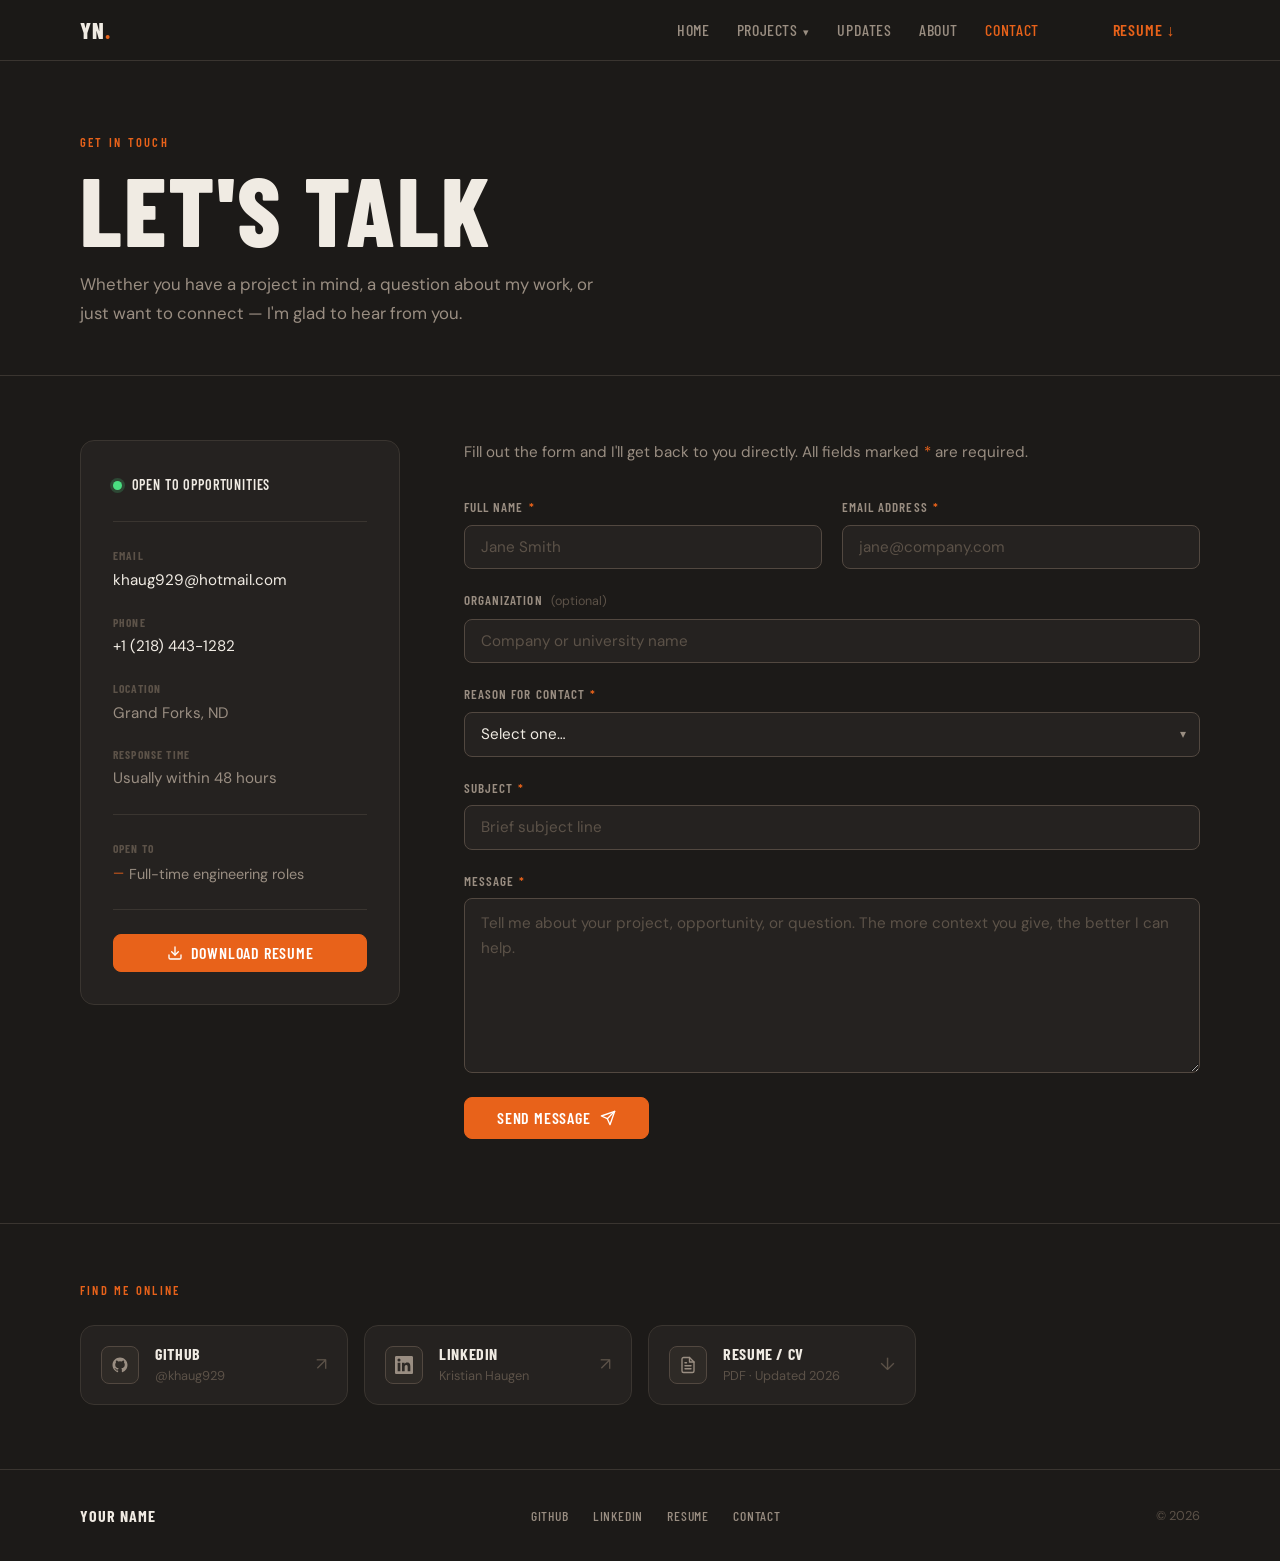
==== commit 3d19559f: "updates to slideshow and contact pages" ====
--- a/contact/index.html
+++ b/contact/index.html
@@ -3,7 +3,7 @@
 <head>
   <meta charset="UTF-8">
   <meta name="viewport" content="width=device-width, initial-scale=1.0">
-  <title>Contact — Your Name</title>
+  <title>Contact — Kristian Haugen</title>
   <link rel="preconnect" href="https://fonts.googleapis.com">
   <link rel="preconnect" href="https://fonts.gstatic.com" crossorigin>
   <link href="https://fonts.googleapis.com/css2?family=Barlow+Condensed:wght@300;400;500;600;700;800&family=DM+Sans:wght@300;400;500&display=swap" rel="stylesheet">
@@ -19,13 +19,13 @@
     <div class="nav-inner">
       <a href="index.html" class="nav-logo">YN<span class="logo-dot">.</span></a>
       <ul class="nav-links" id="nav-links">
-        <li><a href="index.html"    class="nav-link">Home</a></li>
+        <li><a href="../index.html"    class="nav-link">Home</a></li>
         <li class="dropdown">
-          <a href="projects.html" class="nav-link dropdown-toggle" aria-haspopup="true" aria-expanded="false">
+          <a href="../projects/index.html" class="nav-link dropdown-toggle" aria-haspopup="true" aria-expanded="false">
             Projects <span class="chevron" aria-hidden="true">▾</span>
           </a>
           <ul class="dropdown-menu" role="menu">
-            <li role="none"><a href="projects.html"                 role="menuitem" class="drop-link">All Projects</a></li>
+            <li role="none"><a href="../projects/index.html"                 role="menuitem" class="drop-link">All Projects</a></li>
             <li role="none" class="drop-divider" aria-hidden="true"></li>
             <li role="none"><a href="projects.html?cat=mechanical"  role="menuitem" class="drop-link">Mechanical</a></li>
             <li role="none"><a href="projects.html?cat=electrical"  role="menuitem" class="drop-link">Electrical</a></li>
@@ -33,33 +33,33 @@
             <li role="none"><a href="projects.html?cat=systems"     role="menuitem" class="drop-link">Systems</a></li>
           </ul>
         </li>
-        <li><a href="updates.html"  class="nav-link">Updates</a></li>
-        <li><a href="about.html"    class="nav-link">About</a></li>
-        <li><a href="contact.html"  class="nav-link active">Contact</a></li>
+        <li><a href="../updates/index.html"  class="nav-link">Updates</a></li>
+        <li><a href="../about/index.html"    class="nav-link">About</a></li>
+        <li><a href="index.html"  class="nav-link active">Contact</a></li>
       </ul>
       <div class="nav-right">
-        <a href="resume.pdf" class="btn btn-outline-sm" download>Resume ↓</a>
+        <a href="../docs/Kristian_Haugen_Resume.pdf" class="btn btn-outline-sm" download>Resume ↓</a>
         <button class="nav-toggle" aria-label="Toggle menu" onclick="toggleMenu()">
           <span></span><span></span><span></span>
         </button>
       </div>
     </div>
     <div class="nav-mobile" id="nav-mobile">
-      <a href="index.html"    class="nav-link">Home</a>
+      <a href="../index.html"    class="nav-link">Home</a>
       <div class="mobile-dropdown">
         <button class="nav-link mobile-cat-toggle" onclick="toggleMobileCat()">Projects ▾</button>
         <div class="mobile-cat-menu" id="mobile-cat-menu">
-          <a href="projects.html"                class="drop-link">All Projects</a>
+          <a href="../projects/index.html"                class="drop-link">All Projects</a>
           <a href="projects.html?cat=mechanical" class="drop-link">Mechanical</a>
           <a href="projects.html?cat=electrical" class="drop-link">Electrical</a>
           <a href="projects.html?cat=software"   class="drop-link">Software</a>
           <a href="projects.html?cat=systems"    class="drop-link">Systems</a>
         </div>
       </div>
-      <a href="updates.html"  class="nav-link">Updates</a>
-      <a href="about.html"    class="nav-link">About</a>
-      <a href="contact.html"  class="nav-link active">Contact</a>
-      <a href="resume.pdf" class="btn btn-outline-sm" download style="width:fit-content">Resume ↓</a>
+      <a href="../updates/index.html"  class="nav-link">Updates</a>
+      <a href="../about/index.html"    class="nav-link">About</a>
+      <a href="index.html"  class="nav-link active">Contact</a>
+      <a href="../docs/Kristian_Haugen_Resume.pdf" class="btn btn-outline-sm" download style="width:fit-content">Resume ↓</a>
     </div>
   </nav>
 
@@ -103,16 +103,16 @@
             <div class="info-block">
               <span class="info-label">Email</span>
               <!-- EDIT: Replace with your actual email address (both href and visible text) -->
-              <a href="mailto:you@email.com" class="info-value info-link">
-                you@email.com
+              <a href="mailto:khaug929@hotmail.com" class="info-value info-link">
+                khaug929@hotmail.com
               </a>
             </div>
 
             <div class="info-block">
               <span class="info-label">Phone</span>
               <!-- EDIT: Replace with your phone number, or delete this block if preferred -->
-              <a href="tel:+15551234567" class="info-value info-link">
-                +1 (555) 123-4567
+              <a href="tel:+12184431282" class="info-value info-link">
+                +1 (218) 443-1282
               </a>
             </div>
 
@@ -136,16 +136,13 @@
               <ul class="open-to-list">
                 <!-- EDIT: Remove or add items to match what you're actually interested in -->
                 <li>Full-time engineering roles</li>
-                <li>Contract &amp; consulting projects</li>
-                <li>Research collaborations</li>
-                <li>Technical advisory</li>
               </ul>
             </div>
 
             <div class="info-divider"></div>
 
             <!-- Resume download — repeated here for convenience -->
-            <a href="resume.pdf" class="btn btn-primary" download style="width:100%;justify-content:center">
+            <a href="../docs/Kristian_Haugen_Resume.pdf" class="btn btn-primary" download style="width:100%;justify-content:center">
               <!-- Download icon -->
               <svg width="16" height="16" viewBox="0 0 24 24" fill="none" stroke="currentColor"
                    stroke-width="2" stroke-linecap="round" stroke-linejoin="round" aria-hidden="true">
@@ -184,7 +181,7 @@
             <form
               class="contact-form"
               id="contact-form"
-              action="#"
+              action="https://formspree.io/f/mnjkvbjl"
               method="POST"
               novalidate
             >
@@ -250,7 +247,6 @@
                     <option value="" disabled selected>Select one…</option>
                     <!-- EDIT: Adjust these options to match what you're open to -->
                     <option value="job-opportunity">Job opportunity</option>
-                    <option value="contract-project">Contract / freelance project</option>
                     <option value="collaboration">Research or technical collaboration</option>
                     <option value="project-question">Question about a project</option>
                     <option value="media-press">Media or press inquiry</option>
@@ -329,7 +325,7 @@
 
           <!-- ── GITHUB ── -->
           <!-- EDIT: Replace # with your GitHub profile URL -->
-          <a href="#" class="social-card" target="_blank" rel="noopener" aria-label="GitHub profile">
+          <a href="https://github.com/Khaug929" class="social-card" target="_blank" rel="noopener" aria-label="GitHub profile">
             <div class="social-icon-wrap">
               <!-- GitHub SVG -->
               <svg viewBox="0 0 24 24" fill="currentColor" aria-hidden="true">
@@ -339,14 +335,14 @@
             <div class="social-text">
               <span class="social-name">GitHub</span>
               <!-- EDIT: Your GitHub username -->
-              <span class="social-handle">@yourusername</span>
+              <span class="social-handle">@khaug929</span>
             </div>
             <span class="social-arrow" aria-hidden="true">↗</span>
           </a>
 
           <!-- ── LINKEDIN ── -->
           <!-- EDIT: Replace # with your LinkedIn profile URL -->
-          <a href="#" class="social-card" target="_blank" rel="noopener" aria-label="LinkedIn profile">
+          <a href="https://www.linkedin.com/in/kristianhaugen/" class="social-card" target="_blank" rel="noopener" aria-label="LinkedIn profile">
             <div class="social-icon-wrap">
               <!-- LinkedIn SVG -->
               <svg viewBox="0 0 24 24" fill="currentColor" aria-hidden="true">
@@ -356,13 +352,13 @@
             <div class="social-text">
               <span class="social-name">LinkedIn</span>
               <!-- EDIT: Your LinkedIn display name or handle -->
-              <span class="social-handle">Your Name</span>
+              <span class="social-handle">Kristian Haugen</span>
             </div>
             <span class="social-arrow" aria-hidden="true">↗</span>
           </a>
 
           <!-- ── RESUME / CV ── -->
-          <a href="resume.pdf" class="social-card" download aria-label="Download resume PDF">
+          <a href="../docs/Kristian_Haugen_Resume.pdf" class="social-card" download aria-label="Download resume PDF">
             <div class="social-icon-wrap">
               <!-- Document SVG -->
               <svg viewBox="0 0 24 24" fill="none" stroke="currentColor"
@@ -377,41 +373,9 @@
             <div class="social-text">
               <span class="social-name">Resume / CV</span>
               <!-- EDIT: Update year or file description -->
-              <span class="social-handle">PDF · Updated 2025</span>
+              <span class="social-handle">PDF · Updated 2026</span>
             </div>
             <span class="social-arrow" aria-hidden="true">↓</span>
-          </a>
-
-          <!-- ── ORCID (research ID — remove if not applicable) ── -->
-          <!-- EDIT: Replace # with your ORCID URL, or delete this whole block -->
-          <a href="#" class="social-card" target="_blank" rel="noopener" aria-label="ORCID research profile">
-            <div class="social-icon-wrap">
-              <!-- ORCID-style icon -->
-              <svg viewBox="0 0 24 24" fill="currentColor" aria-hidden="true">
-                <path d="M12 0C5.372 0 0 5.372 0 12s5.372 12 12 12 12-5.372 12-12S18.628 0 12 0zM7.369 4.378c.525 0 .947.431.947.947s-.422.947-.947.947a.95.95 0 0 1-.947-.947c0-.525.422-.947.947-.947zm-.722 3.038h1.444v10.041H6.647V7.416zm3.562 0h3.9c3.712 0 5.344 2.653 5.344 5.025 0 2.578-2.016 5.016-5.325 5.016h-3.919V7.416zm1.444 1.303v7.434h2.297c3.272 0 3.872-2.484 3.872-3.722 0-2.016-1.284-3.712-3.862-3.712h-2.307z"/>
-              </svg>
-            </div>
-            <div class="social-text">
-              <span class="social-name">ORCID</span>
-              <!-- EDIT: Your ORCID ID -->
-              <span class="social-handle">0000-0000-0000-0000</span>
-            </div>
-            <span class="social-arrow" aria-hidden="true">↗</span>
-          </a>
-
-          <!-- ── RESEARCHGATE (remove if not applicable) ── -->
-          <!-- EDIT: Replace # with your ResearchGate URL, or delete this block -->
-          <a href="#" class="social-card" target="_blank" rel="noopener" aria-label="ResearchGate profile">
-            <div class="social-icon-wrap">
-              <svg viewBox="0 0 24 24" fill="currentColor" aria-hidden="true">
-                <path d="M19.586 0c-.818 0-1.508.19-2.073.565-.563.377-.97.936-1.213 1.68a12.195 12.195 0 0 0-.34 2.257 29.05 29.05 0 0 0-.02 1.509h-.143c-.498-.013-.98.04-1.438.154a4.658 4.658 0 0 0-1.238.48 4.33 4.33 0 0 0-.96.773c-.273.305-.504.64-.69 1.003a5.01 5.01 0 0 0-.415 1.235 6.99 6.99 0 0 0-.13 1.384c0 .654.082 1.258.247 1.812.163.555.41 1.044.742 1.468.33.424.736.758 1.213 1.003.476.245 1.03.368 1.661.368a3.65 3.65 0 0 0 1.24-.204 3.31 3.31 0 0 0 1.028-.59c.298-.258.538-.568.718-.928.18-.36.27-.764.27-1.212 0-.464-.09-.864-.27-1.2a2.562 2.562 0 0 0-.718-.854 3.02 3.02 0 0 0-1.028-.503 4.18 4.18 0 0 0-1.24-.174 4.4 4.4 0 0 0-.698.056 4.1 4.1 0 0 0-.663.175v-.11c0-.303.04-.578.118-.823a1.97 1.97 0 0 1 .367-.664 1.7 1.7 0 0 1 .6-.44 1.925 1.925 0 0 1 .815-.163c.32 0 .606.056.858.168.253.112.48.265.68.457l.83-.95a3.3 3.3 0 0 0-1.04-.663 3.51 3.51 0 0 0-1.328-.245c-.59 0-1.115.122-1.578.367a3.56 3.56 0 0 0-1.15.99 4.47 4.47 0 0 0-.71 1.456 6.3 6.3 0 0 0-.244 1.77v.163c-.192.056-.376.12-.55.19a4.18 4.18 0 0 0-.49.244v-5.36H7.18v11.21h1.638v-4.55c.163-.1.34-.19.53-.267.193-.076.397-.132.614-.166v4.983H11.6V8.956c.156-.04.32-.07.49-.085.17-.017.345-.024.526-.024.29 0 .553.04.79.12.235.08.44.2.614.36.175.16.31.354.408.58.097.228.146.49.146.783v7.124h1.637V10.61c0-.428-.056-.826-.168-1.195a2.965 2.965 0 0 0-.49-.964 2.366 2.366 0 0 0-.794-.648c-.316-.158-.68-.237-1.094-.237-.33 0-.636.05-.918.148a3.42 3.42 0 0 0-.782.418V7.938h5.26c0-.506.004-1.02.012-1.539.01-.518.038-1.016.086-1.494.047-.477.123-.903.226-1.277.103-.374.247-.682.43-.924.184-.242.41-.427.68-.555.27-.128.598-.193.985-.193.32 0 .606.048.858.145.25.096.476.237.676.42l.904-1.094A3.598 3.598 0 0 0 20.677.19 3.88 3.88 0 0 0 19.586 0z"/>
-              </svg>
-            </div>
-            <div class="social-text">
-              <span class="social-name">ResearchGate</span>
-              <span class="social-handle">Your Name</span>
-            </div>
-            <span class="social-arrow" aria-hidden="true">↗</span>
           </a>
 
           <!-- ── ADDITIONAL SOCIAL — e.g. X/Twitter, YouTube, personal site ──
@@ -421,58 +385,6 @@
         </div><!-- /socials-grid -->
       </div>
     </section>
-
-    <!-- ═══════════════════════════════════════
-         ADDITIONAL INFO STRIP
-         Use this section for anything else worth
-         surfacing: timezone, preferred contact method,
-         speaking / panel availability, press kit link, etc.
-    ════════════════════════════════════════ -->
-    <section class="addl-section">
-      <div class="container">
-        <div class="addl-grid">
-
-          <!-- EDIT: Keep, edit, or delete any card below -->
-          <div class="addl-card">
-            <span class="addl-icon" aria-hidden="true">🕐</span>
-            <div class="addl-body">
-              <span class="addl-label">Timezone</span>
-              <!-- EDIT: Your timezone -->
-              <span class="addl-value">Central Time (CT) — UTC−6</span>
-            </div>
-          </div>
-
-          <div class="addl-card">
-            <span class="addl-icon" aria-hidden="true">✉</span>
-            <div class="addl-body">
-              <span class="addl-label">Preferred contact</span>
-              <span class="addl-value">Email for first contact</span>
-            </div>
-          </div>
-
-          <div class="addl-card">
-            <span class="addl-icon" aria-hidden="true">📍</span>
-            <div class="addl-body">
-              <span class="addl-label">Work preference</span>
-              <!-- EDIT: Remote / Hybrid / On-site / Relocation open -->
-              <span class="addl-value">Remote or hybrid — open to relocation</span>
-            </div>
-          </div>
-
-          <div class="addl-card">
-            <span class="addl-icon" aria-hidden="true">🎙</span>
-            <div class="addl-body">
-              <span class="addl-label">Speaking &amp; panels</span>
-              <!-- EDIT: Remove if not applicable -->
-              <span class="addl-value">Available for technical talks and guest lectures</span>
-            </div>
-          </div>
-
-        </div><!-- /addl-grid -->
-      </div>
-    </section>
-
-  </main>
 
   <!-- ═══════════════════════════════════════
        FOOTER
@@ -482,18 +394,19 @@
       <div class="footer-inner">
         <span class="footer-name">Your Name</span>
         <div class="footer-links">
-          <a href="#"            class="footer-link" target="_blank" rel="noopener">GitHub</a>
-          <a href="#"            class="footer-link" target="_blank" rel="noopener">LinkedIn</a>
-          <a href="resume.pdf"   class="footer-link" download>Resume</a>
-          <a href="contact.html" class="footer-link active">Contact</a>
+          <a href="https://github.com/Khaug929" class="footer-link" target="_blank" rel="noopener">GitHub</a>
+          <a href="https://www.linkedin.com/in/kristianhaugen/" class="footer-link" target="_blank" rel="noopener">LinkedIn</a>
+          <a href="../docs/Kristian_Haugen_Resume.pdf" class="footer-link" download>Resume</a>
+          <a href="index.html" class="footer-link active">Contact</a>
         </div>
-        <span class="footer-copy">&copy; 2025</span>
+        <span class="footer-copy">&copy; 2026</span>
       </div>
     </div>
   </footer>
 
   <script src="main.js"></script>
   <script>
+
   /* ═══════════════════════════════════════════════════════════════
      CONTACT FORM — client-side validation + submission handling
 
